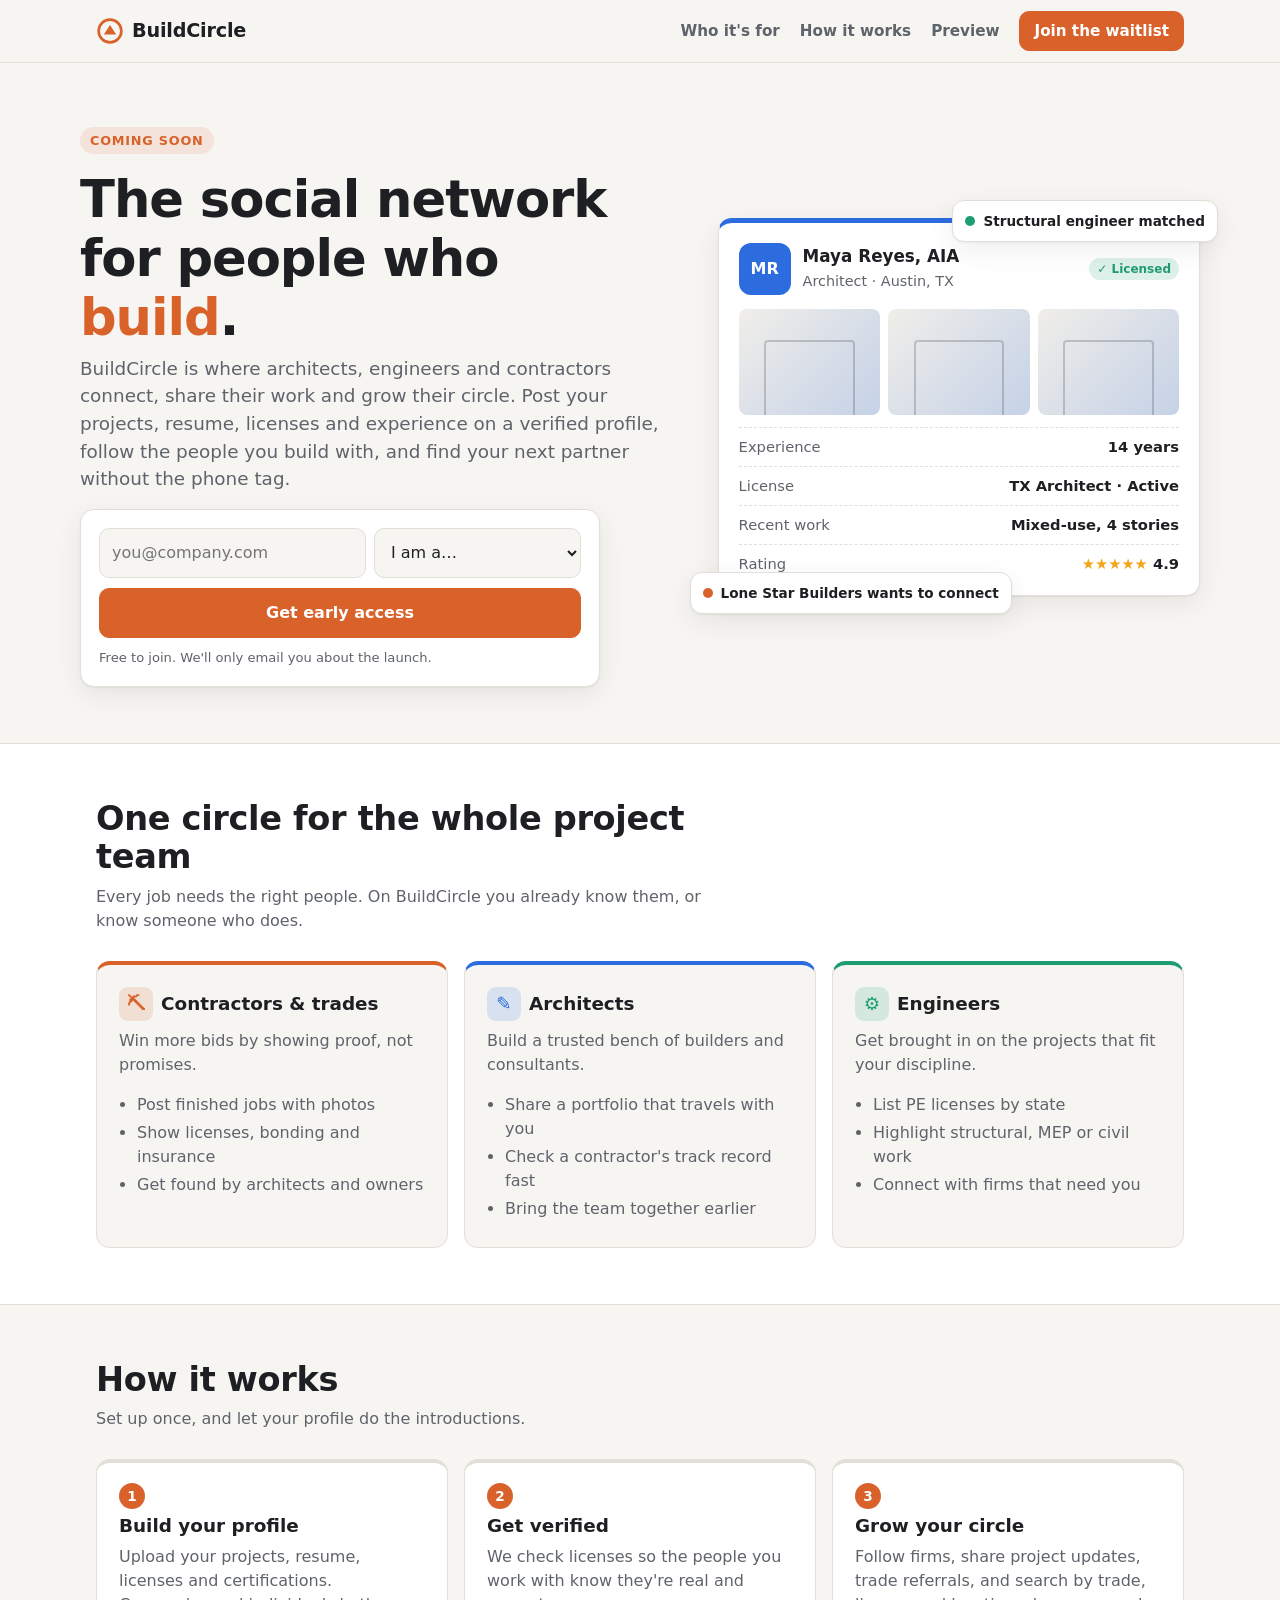
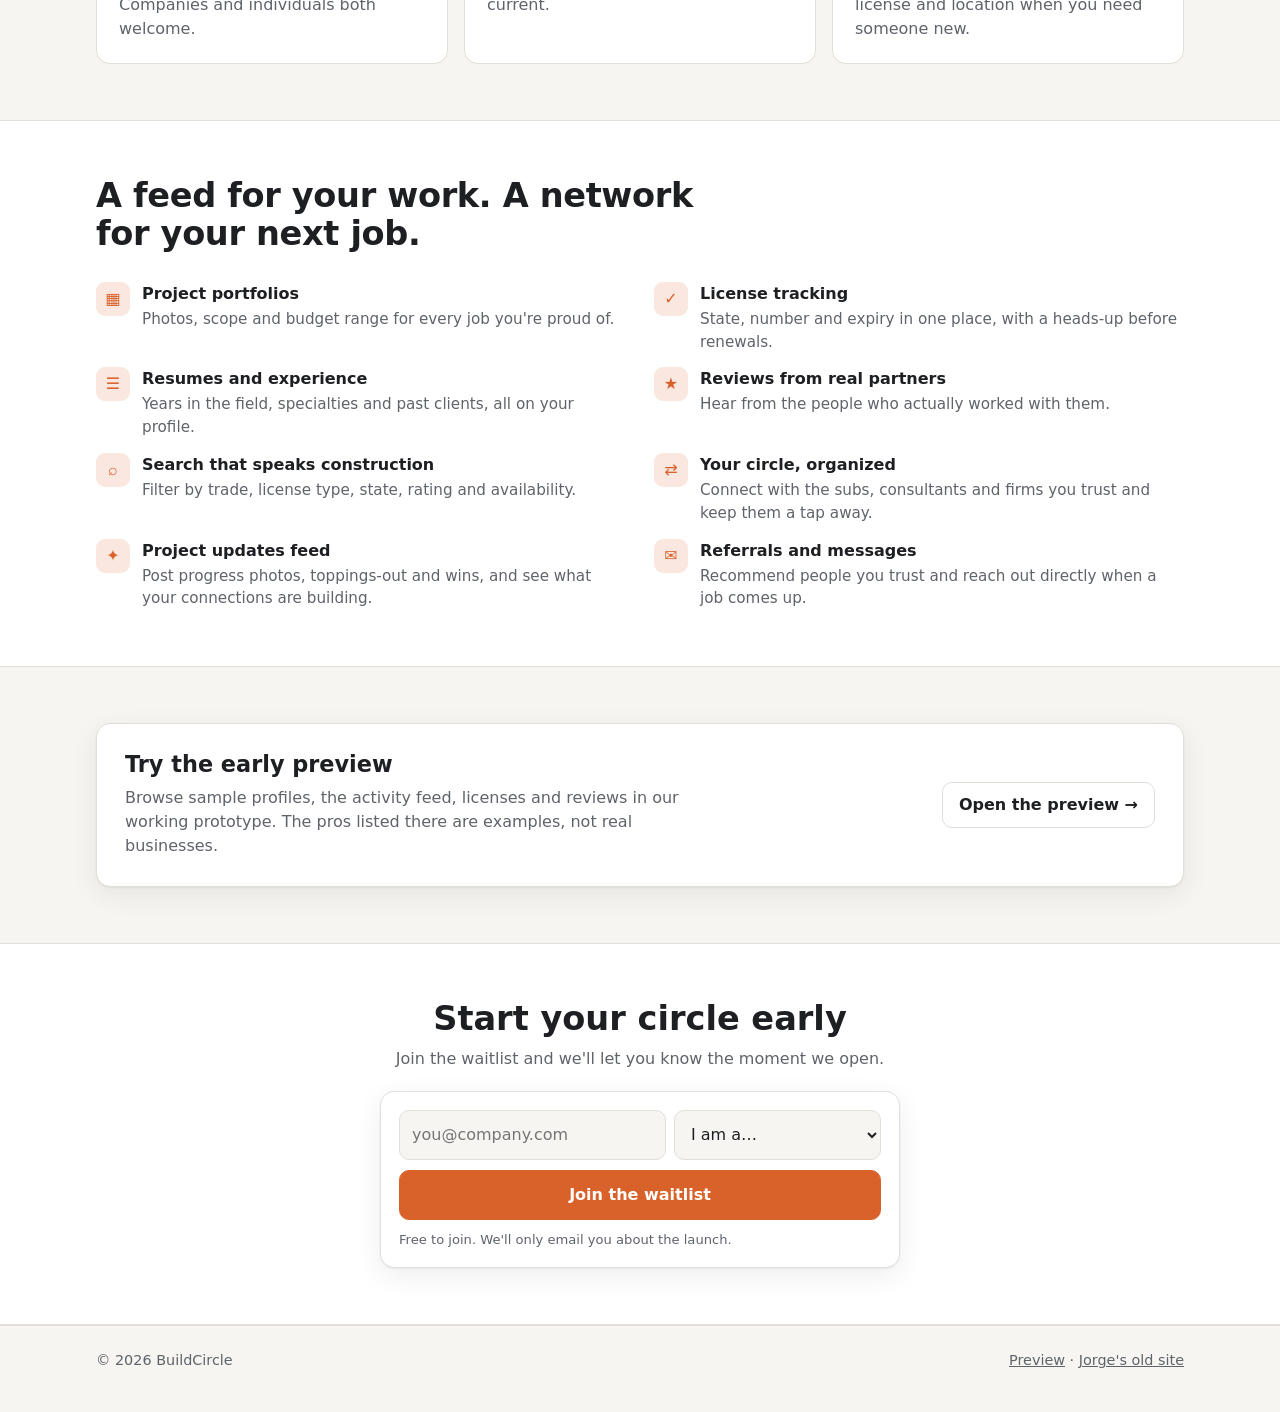
==== index.html @ 0a043b93 "Add BuildCircle landing page with waitlist sign-up at site root Co-Authored-By: Claude Opus 5.5 <nor" ====
<!doctype html>
<html lang="en">
<head>
<meta charset="utf-8">
<meta name="viewport" content="width=device-width, initial-scale=1">
<title>BuildCircle | The social network for people who build</title>
<meta name="description" content="BuildCircle is the social network for architects, engineers and contractors. Share your work, resume, licenses and experience in one verified profile, and find the right partners faster.">
<style>
:root {
  --bg: #f6f5f2; --surface: #ffffff; --surface-2: #f0eee9; --text: #1d1f22; --muted: #5f636a;
  --border: #e2dfd8; --accent: #d9622b; --accent-ink: #ffffff;
  --contractor: #d9622b; --architect: #2d6cdf; --engineer: #1f9d72; --ok: #1f9d72; --star: #f2a516;
  --radius: 14px; --shadow: 0 1px 2px rgba(0,0,0,.05), 0 8px 28px rgba(0,0,0,.07);
}
@media (prefers-color-scheme: dark) {
  :root {
    --bg: #131416; --surface: #1c1e21; --surface-2: #25282c; --text: #ecedee; --muted: #a0a6ae;
    --border: #31353a; --accent: #ec7a45; --contractor: #ec7a45; --architect: #5b8ff0; --engineer: #3cc18f;
    --ok: #3cc18f; --shadow: 0 1px 2px rgba(0,0,0,.3), 0 8px 28px rgba(0,0,0,.25);
  }
}
* { box-sizing: border-box; }
html { scroll-behavior: smooth; }
html, body { margin: 0; }
body { font-family: system-ui, -apple-system, "Segoe UI", Roboto, sans-serif; background: var(--bg); color: var(--text); line-height: 1.5; }
.wrap { max-width: 1120px; margin: 0 auto; padding: 0 16px; }
h1, h2, h3 { line-height: 1.15; margin: 0 0 .5rem; }
p { margin: 0 0 1rem; }
a { color: var(--accent); }
.muted { color: var(--muted); }
button, input, select { font: inherit; color: inherit; }

/* nav */
.nav { position: sticky; top: 0; z-index: 10; background: color-mix(in srgb, var(--bg) 88%, transparent); backdrop-filter: blur(8px); border-bottom: 1px solid var(--border); }
.nav-inner { display: flex; align-items: center; gap: 16px; height: 62px; }
.brand { display: flex; align-items: center; gap: 8px; font-weight: 800; font-size: 1.2rem; color: var(--text); text-decoration: none; letter-spacing: -.01em; }
.brand svg { color: var(--accent); }
.nav-links { display: flex; gap: 20px; margin-left: auto; align-items: center; }
.nav-links a { color: var(--muted); text-decoration: none; font-weight: 600; font-size: .95rem; }
.nav-links a:hover { color: var(--text); }
.btn { display: inline-flex; align-items: center; justify-content: center; gap: 6px; border: 1px solid var(--border); background: var(--surface); padding: 10px 16px; border-radius: 10px; cursor: pointer; font-weight: 700; text-decoration: none; color: var(--text); }
.btn:hover { background: var(--surface-2); }
.btn.primary { background: var(--accent); border-color: var(--accent); color: var(--accent-ink); }
.btn.primary:hover { filter: brightness(1.06); }
.nav .btn { padding: 8px 14px; }

/* hero */
.hero { padding: 64px 0 56px; display: grid; grid-template-columns: 1.1fr .9fr; gap: 48px; align-items: center; }
.eyebrow { display: inline-block; font-size: .8rem; font-weight: 700; letter-spacing: .06em; text-transform: uppercase; color: var(--accent); background: color-mix(in srgb, var(--accent) 12%, transparent); padding: 4px 10px; border-radius: 99px; margin-bottom: 16px; }
.hero h1 { font-size: clamp(2rem, 5vw, 3.2rem); letter-spacing: -.02em; }
.hero h1 em { font-style: normal; color: var(--accent); }
.lede { font-size: 1.15rem; color: var(--muted); max-width: 34em; }

/* waitlist form */
.waitlist { background: var(--surface); border: 1px solid var(--border); border-radius: var(--radius); padding: 18px; box-shadow: var(--shadow); max-width: 520px; margin-top: 8px; }
.waitlist .row { display: flex; gap: 8px; flex-wrap: wrap; }
.waitlist input, .waitlist select { padding: 12px 12px; border: 1px solid var(--border); border-radius: 10px; background: var(--bg); min-width: 0; }
.waitlist input[type=email] { flex: 1 1 220px; }
.waitlist select { flex: 1 1 160px; }
.waitlist .btn { flex: 1 1 100%; padding: 12px 16px; margin-top: 2px; }
.waitlist .fine { font-size: .82rem; color: var(--muted); margin: 10px 0 0; }
.waitlist .err { color: #c0392b; font-size: .88rem; margin: 8px 0 0; display: none; }
.waitlist.done .row, .waitlist.done .fine { display: none; }
.thanks { display: none; text-align: left; }
.waitlist.done .thanks { display: block; }
.thanks h3 { display: flex; align-items: center; gap: 8px; }
.thanks .check { width: 26px; height: 26px; border-radius: 50%; background: var(--ok); color: #fff; display: inline-grid; place-items: center; font-size: .9rem; }
.thanks p { margin: 0; }
.vh { position: absolute !important; width: 1px; height: 1px; overflow: hidden; clip: rect(0 0 0 0); white-space: nowrap; }
.hp { display: none; }

/* mock profile */
.mock { position: relative; }
.pcard { background: var(--surface); border: 1px solid var(--border); border-radius: var(--radius); box-shadow: var(--shadow); padding: 20px; border-top: 5px solid var(--architect); }
.pcard-head { display: flex; gap: 12px; align-items: center; margin-bottom: 14px; }
.avatar { width: 52px; height: 52px; border-radius: 12px; display: grid; place-items: center; font-weight: 800; color: #fff; background: var(--architect); flex: none; }
.pcard-head b { display: block; font-size: 1.05rem; }
.tag { display: inline-block; font-size: .75rem; font-weight: 700; padding: 2px 8px; border-radius: 99px; background: var(--surface-2); color: var(--muted); }
.tag.ok { background: color-mix(in srgb, var(--ok) 15%, transparent); color: var(--ok); }
.thumbs { display: grid; grid-template-columns: repeat(3, 1fr); gap: 8px; margin: 12px 0; }
.thumbs div { aspect-ratio: 4/3; border-radius: 8px; background: linear-gradient(135deg, var(--surface-2), color-mix(in srgb, var(--architect) 22%, var(--surface-2))); position: relative; overflow: hidden; }
.thumbs div::after { content: ""; position: absolute; inset: 30% 18% 0 18%; border: 2px solid color-mix(in srgb, var(--text) 20%, transparent); border-bottom: 0; border-radius: 4px 4px 0 0; }
.pcard ul { list-style: none; padding: 0; margin: 0; display: grid; gap: 8px; font-size: .92rem; }
.pcard li { display: flex; justify-content: space-between; gap: 10px; border-top: 1px dashed var(--border); padding-top: 8px; }
.floating { position: absolute; background: var(--surface); border: 1px solid var(--border); border-radius: 12px; box-shadow: var(--shadow); padding: 10px 12px; font-size: .85rem; font-weight: 600; display: flex; align-items: center; gap: 8px; }
.floating .dot { width: 10px; height: 10px; border-radius: 50%; }
.f1 { left: -28px; bottom: -18px; }
.f2 { right: -18px; top: -18px; }

/* sections */
section { padding: 56px 0; }
.section-head { max-width: 640px; margin-bottom: 28px; }
.section-head h2 { font-size: clamp(1.5rem, 3.4vw, 2.1rem); letter-spacing: -.01em; }
.alt { background: var(--surface); border-top: 1px solid var(--border); border-bottom: 1px solid var(--border); }
.grid3 { display: grid; grid-template-columns: repeat(3, 1fr); gap: 16px; }
.card { background: var(--bg); border: 1px solid var(--border); border-radius: var(--radius); padding: 22px; border-top: 4px solid var(--c, var(--border)); }
.alt .card { background: var(--bg); }
section:not(.alt) .card { background: var(--surface); }
.card h3 { font-size: 1.15rem; display: flex; align-items: center; gap: 8px; }
.card ul { margin: 10px 0 0; padding-left: 18px; color: var(--muted); }
.card li { margin-bottom: 4px; }
.icon { width: 34px; height: 34px; border-radius: 9px; display: inline-grid; place-items: center; background: color-mix(in srgb, var(--c, var(--accent)) 15%, transparent); color: var(--c, var(--accent)); flex: none; }
.steps { counter-reset: s; }
.step { position: relative; padding-top: 52px; }
.step::before { counter-increment: s; content: counter(s); position: absolute; top: 20px; left: 22px; width: 26px; height: 26px; border-radius: 50%; background: var(--accent); color: var(--accent-ink); display: grid; place-items: center; font-weight: 800; font-size: .85rem; }
.step p { color: var(--muted); margin: 0; }
.feat { display: grid; grid-template-columns: repeat(2, 1fr); gap: 14px 28px; }
.feat > div { display: flex; gap: 12px; align-items: flex-start; }
.feat b { display: block; }
.feat p { color: var(--muted); margin: 2px 0 0; font-size: .95rem; }

/* preview + final cta */
.preview { display: flex; align-items: center; justify-content: space-between; gap: 24px; flex-wrap: wrap; background: var(--surface); border: 1px solid var(--border); border-radius: var(--radius); padding: 28px; box-shadow: var(--shadow); }
.preview p { margin: 0; color: var(--muted); max-width: 36em; }
.cta { text-align: center; }
.cta .waitlist { margin: 20px auto 0; text-align: left; }
footer { border-top: 1px solid var(--border); padding: 24px 0 40px; font-size: .9rem; color: var(--muted); }
footer .wrap { display: flex; justify-content: space-between; gap: 12px; flex-wrap: wrap; }
footer a { color: var(--muted); }

@media (max-width: 880px) {
  .hero { grid-template-columns: 1fr; padding-top: 40px; gap: 40px; }
  .mock { max-width: 440px; margin: 0 auto; width: 100%; }
  .f1 { left: 8px; bottom: -20px; } .f2 { right: 8px; }
  .grid3 { grid-template-columns: 1fr; }
  .feat { grid-template-columns: 1fr; }
  .nav-links a:not(.btn) { display: none; }
}
</style>
</head>
<body>

<header class="nav">
  <div class="wrap nav-inner">
    <a class="brand" href="#top" aria-label="BuildCircle home">
      <svg viewBox="0 0 32 32" width="28" height="28" aria-hidden="true"><circle cx="16" cy="16" r="13" fill="none" stroke="currentColor" stroke-width="3"/><path d="M9 20 L16 9 L23 20 Z" fill="currentColor"/></svg>
      BuildCircle
    </a>
    <nav class="nav-links" aria-label="Main">
      <a href="#who">Who it's for</a>
      <a href="#how">How it works</a>
      <a href="buildcircle/">Preview</a>
      <a class="btn primary" href="#join">Join the waitlist</a>
    </nav>
  </div>
</header>

<main id="top">
  <div class="wrap hero">
    <div>
      <span class="eyebrow">Coming soon</span>
      <h1>The social network for people who <em>build</em>.</h1>
      <p class="lede">BuildCircle is where architects, engineers and contractors connect, share their work and grow their circle. Post your projects, resume, licenses and experience on a verified profile, follow the people you build with, and find your next partner without the phone tag.</p>
      <form class="waitlist" id="join" novalidate>
        <div class="row">
          <label class="vh" for="email1">Email</label>
          <input id="email1" name="email" type="email" placeholder="you@company.com" autocomplete="email" required>
          <label class="vh" for="role1">I am a…</label>
          <select id="role1" name="role" required>
            <option value="" selected disabled>I am a…</option>
            <option>Contractor</option>
            <option>Subcontractor / trade</option>
            <option>Architect</option>
            <option>Engineer</option>
            <option>Owner / developer</option>
            <option>Other</option>
          </select>
          <input class="hp" name="company_url" tabindex="-1" autocomplete="off" aria-hidden="true">
          <button class="btn primary" type="submit">Get early access</button>
        </div>
        <p class="err" role="alert"></p>
        <p class="fine">Free to join. We'll only email you about the launch.</p>
        <div class="thanks" aria-live="polite">
          <h3><span class="check">✓</span> You're on the list.</h3>
          <p class="muted">We'll email you when BuildCircle opens in your area. In the meantime, <a href="buildcircle/">take a look at the preview</a>.</p>
        </div>
      </form>
    </div>

    <div class="mock" aria-hidden="true">
      <div class="pcard">
        <div class="pcard-head">
          <div class="avatar">MR</div>
          <div>
            <b>Maya Reyes, AIA</b>
            <span class="muted" style="font-size:.9rem">Architect · Austin, TX</span>
          </div>
          <span class="tag ok" style="margin-left:auto">✓ Licensed</span>
        </div>
        <div class="thumbs"><div></div><div></div><div></div></div>
        <ul>
          <li><span class="muted">Experience</span><b>14 years</b></li>
          <li><span class="muted">License</span><b>TX Architect · Active</b></li>
          <li><span class="muted">Recent work</span><b>Mixed-use, 4 stories</b></li>
          <li><span class="muted">Rating</span><b><span style="color:var(--star)">★★★★★</span> 4.9</b></li>
        </ul>
      </div>
      <div class="floating f1"><span class="dot" style="background:var(--contractor)"></span>Lone Star Builders wants to connect</div>
      <div class="floating f2"><span class="dot" style="background:var(--engineer)"></span>Structural engineer matched</div>
    </div>
  </div>

  <section class="alt" id="who">
    <div class="wrap">
      <div class="section-head">
        <h2>One circle for the whole project team</h2>
        <p class="muted">Every job needs the right people. On BuildCircle you already know them, or know someone who does.</p>
      </div>
      <div class="grid3">
        <div class="card" style="--c:var(--contractor)">
          <h3><span class="icon">⛏</span>Contractors &amp; trades</h3>
          <p class="muted">Win more bids by showing proof, not promises.</p>
          <ul><li>Post finished jobs with photos</li><li>Show licenses, bonding and insurance</li><li>Get found by architects and owners</li></ul>
        </div>
        <div class="card" style="--c:var(--architect)">
          <h3><span class="icon">✎</span>Architects</h3>
          <p class="muted">Build a trusted bench of builders and consultants.</p>
          <ul><li>Share a portfolio that travels with you</li><li>Check a contractor's track record fast</li><li>Bring the team together earlier</li></ul>
        </div>
        <div class="card" style="--c:var(--engineer)">
          <h3><span class="icon">⚙</span>Engineers</h3>
          <p class="muted">Get brought in on the projects that fit your discipline.</p>
          <ul><li>List PE licenses by state</li><li>Highlight structural, MEP or civil work</li><li>Connect with firms that need you</li></ul>
        </div>
      </div>
    </div>
  </section>

  <section id="how">
    <div class="wrap">
      <div class="section-head">
        <h2>How it works</h2>
        <p class="muted">Set up once, and let your profile do the introductions.</p>
      </div>
      <div class="grid3 steps">
        <div class="card step"><h3>Build your profile</h3><p>Upload your projects, resume, licenses and certifications. Companies and individuals both welcome.</p></div>
        <div class="card step"><h3>Get verified</h3><p>We check licenses so the people you work with know they're real and current.</p></div>
        <div class="card step"><h3>Grow your circle</h3><p>Follow firms, share project updates, trade referrals, and search by trade, license and location when you need someone new.</p></div>
      </div>
    </div>
  </section>

  <section class="alt">
    <div class="wrap">
      <div class="section-head">
        <h2>A feed for your work. A network for your next job.</h2>
      </div>
      <div class="feat">
        <div><span class="icon">▦</span><div><b>Project portfolios</b><p>Photos, scope and budget range for every job you're proud of.</p></div></div>
        <div><span class="icon">✓</span><div><b>License tracking</b><p>State, number and expiry in one place, with a heads-up before renewals.</p></div></div>
        <div><span class="icon">☰</span><div><b>Resumes and experience</b><p>Years in the field, specialties and past clients, all on your profile.</p></div></div>
        <div><span class="icon">★</span><div><b>Reviews from real partners</b><p>Hear from the people who actually worked with them.</p></div></div>
        <div><span class="icon">⌕</span><div><b>Search that speaks construction</b><p>Filter by trade, license type, state, rating and availability.</p></div></div>
        <div><span class="icon">⇄</span><div><b>Your circle, organized</b><p>Connect with the subs, consultants and firms you trust and keep them a tap away.</p></div></div>
        <div><span class="icon">✦</span><div><b>Project updates feed</b><p>Post progress photos, toppings-out and wins, and see what your connections are building.</p></div></div>
        <div><span class="icon">✉</span><div><b>Referrals and messages</b><p>Recommend people you trust and reach out directly when a job comes up.</p></div></div>
      </div>
    </div>
  </section>

  <section>
    <div class="wrap">
      <div class="preview">
        <div>
          <h2 style="font-size:1.4rem">Try the early preview</h2>
          <p>Browse sample profiles, the activity feed, licenses and reviews in our working prototype. The pros listed there are examples, not real businesses.</p>
        </div>
        <a class="btn" href="buildcircle/">Open the preview →</a>
      </div>
    </div>
  </section>

  <section class="cta alt">
    <div class="wrap">
      <h2 style="font-size:clamp(1.5rem,3.4vw,2.1rem)">Start your circle early</h2>
      <p class="muted">Join the waitlist and we'll let you know the moment we open.</p>
      <form class="waitlist" novalidate>
        <div class="row">
          <label class="vh" for="email2">Email</label>
          <input id="email2" name="email" type="email" placeholder="you@company.com" autocomplete="email" required>
          <label class="vh" for="role2">I am a…</label>
          <select id="role2" name="role" required>
            <option value="" selected disabled>I am a…</option>
            <option>Contractor</option>
            <option>Subcontractor / trade</option>
            <option>Architect</option>
            <option>Engineer</option>
            <option>Owner / developer</option>
            <option>Other</option>
          </select>
          <input class="hp" name="company_url" tabindex="-1" autocomplete="off" aria-hidden="true">
          <button class="btn primary" type="submit">Join the waitlist</button>
        </div>
        <p class="err" role="alert"></p>
        <p class="fine">Free to join. We'll only email you about the launch.</p>
        <div class="thanks" aria-live="polite">
          <h3><span class="check">✓</span> You're on the list.</h3>
          <p class="muted">We'll email you when BuildCircle opens.</p>
        </div>
      </form>
    </div>
  </section>
</main>

<footer>
  <div class="wrap">
    <span>© <span id="yr">2026</span> BuildCircle</span>
    <span><a href="buildcircle/">Preview</a> · <a href="my_website/">Jorge's old site</a></span>
  </div>
</footer>

<script>
// Where sign-ups are sent. Leave empty until a form service (e.g. Formspree or a
// Google Form) is set up; until then entries are only kept in this browser.
var WAITLIST_ENDPOINT = "";

document.getElementById("yr").textContent = new Date().getFullYear();

document.querySelectorAll("form.waitlist").forEach(function (form) {
  var err = form.querySelector(".err");
  form.addEventListener("submit", function (e) {
    e.preventDefault();
    var email = form.email.value.trim(), role = form.role.value;
    err.style.display = "none";
    if (form.company_url.value) return; // bot trap
    if (!/^[^\s@]+@[^\s@]+\.[^\s@]+$/.test(email)) { return showErr("Please enter a valid email address."); }
    if (!role) { return showErr("Please tell us what you do."); }
    var entry = { email: email, role: role, at: new Date().toISOString() };
    var btn = form.querySelector("button"); btn.disabled = true;

    function finish() {
      try {
        var list = JSON.parse(localStorage.getItem("buildcircle_waitlist") || "[]");
        list.push(entry); localStorage.setItem("buildcircle_waitlist", JSON.stringify(list));
      } catch (_) {}
      form.classList.add("done");
    }
    if (!WAITLIST_ENDPOINT) { finish(); return; }
    fetch(WAITLIST_ENDPOINT, { method: "POST", headers: { "Content-Type": "application/json", "Accept": "application/json" }, body: JSON.stringify(entry) })
      .then(function (r) { if (!r.ok) throw 0; finish(); })
      .catch(function () { btn.disabled = false; showErr("Something went wrong. Please try again."); });
  });
  function showErr(msg) { err.textContent = msg; err.style.display = "block"; }
});
</script>
</body>
</html>
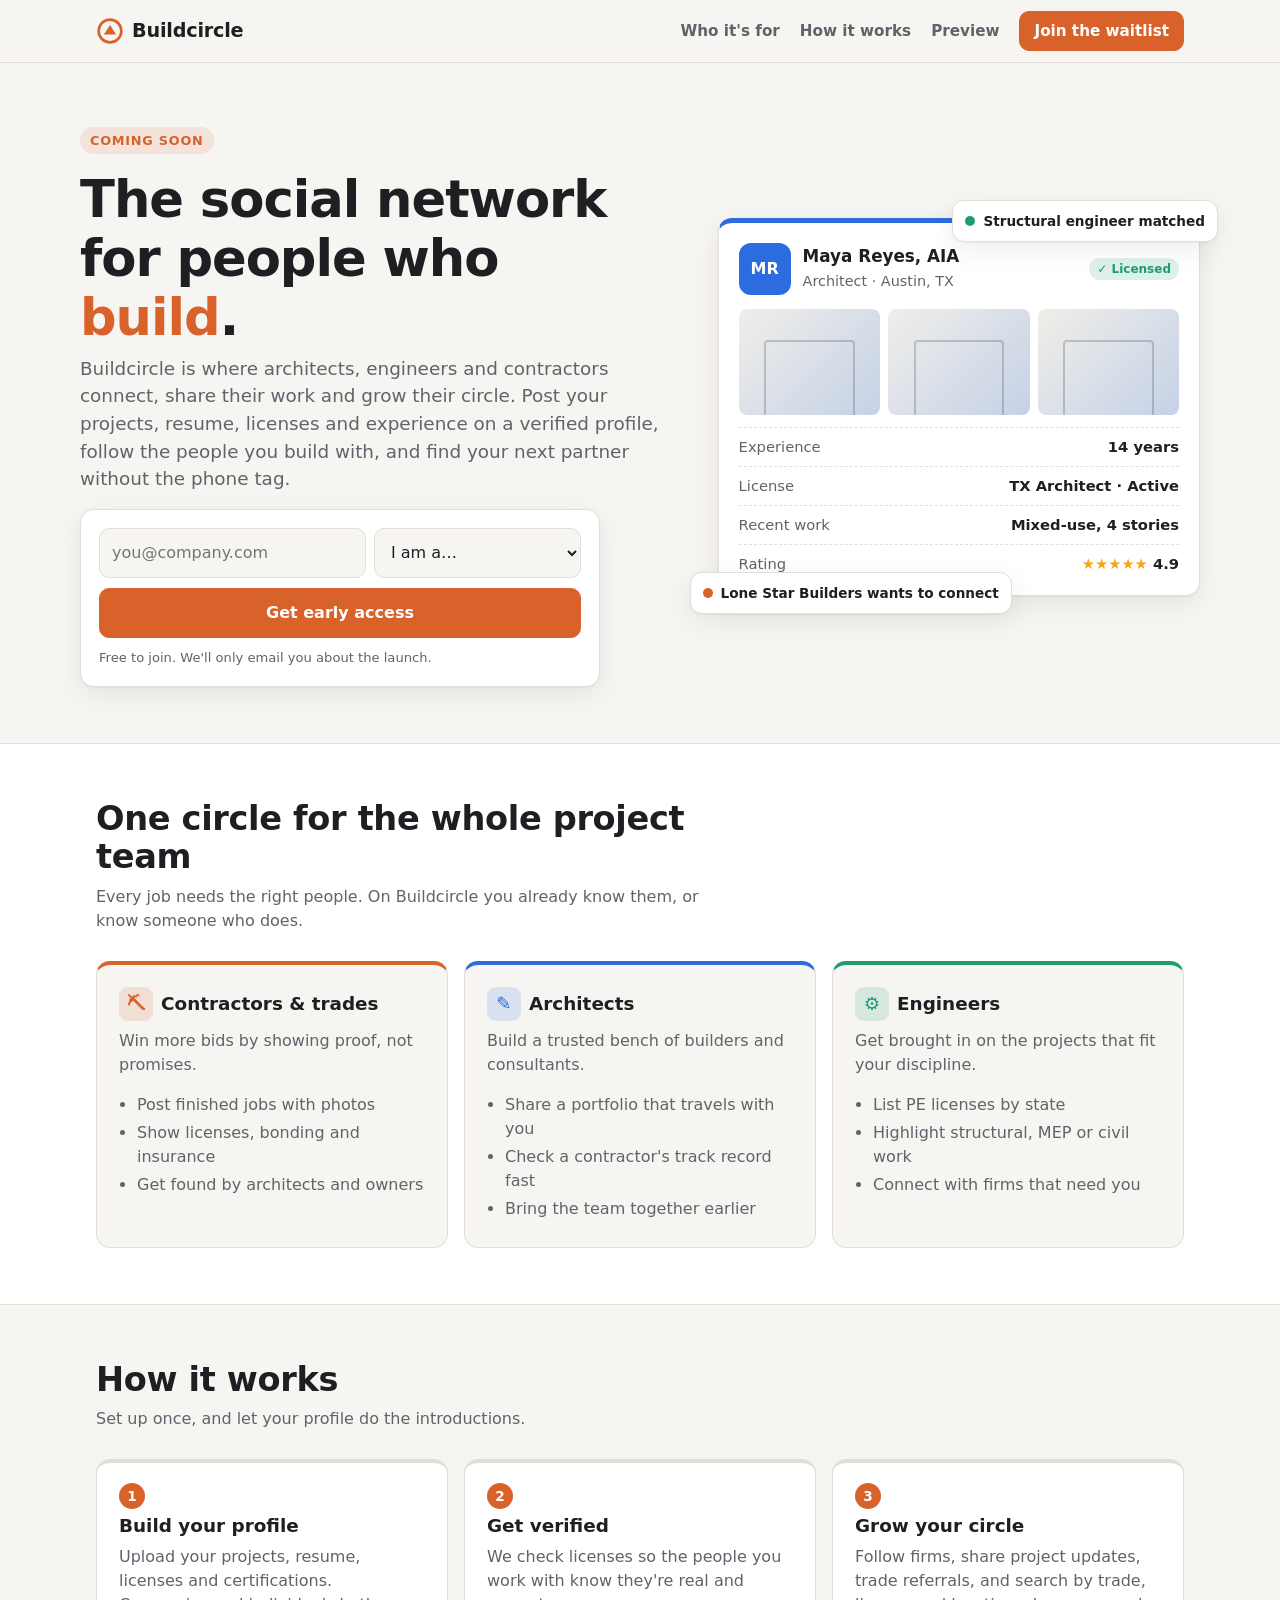
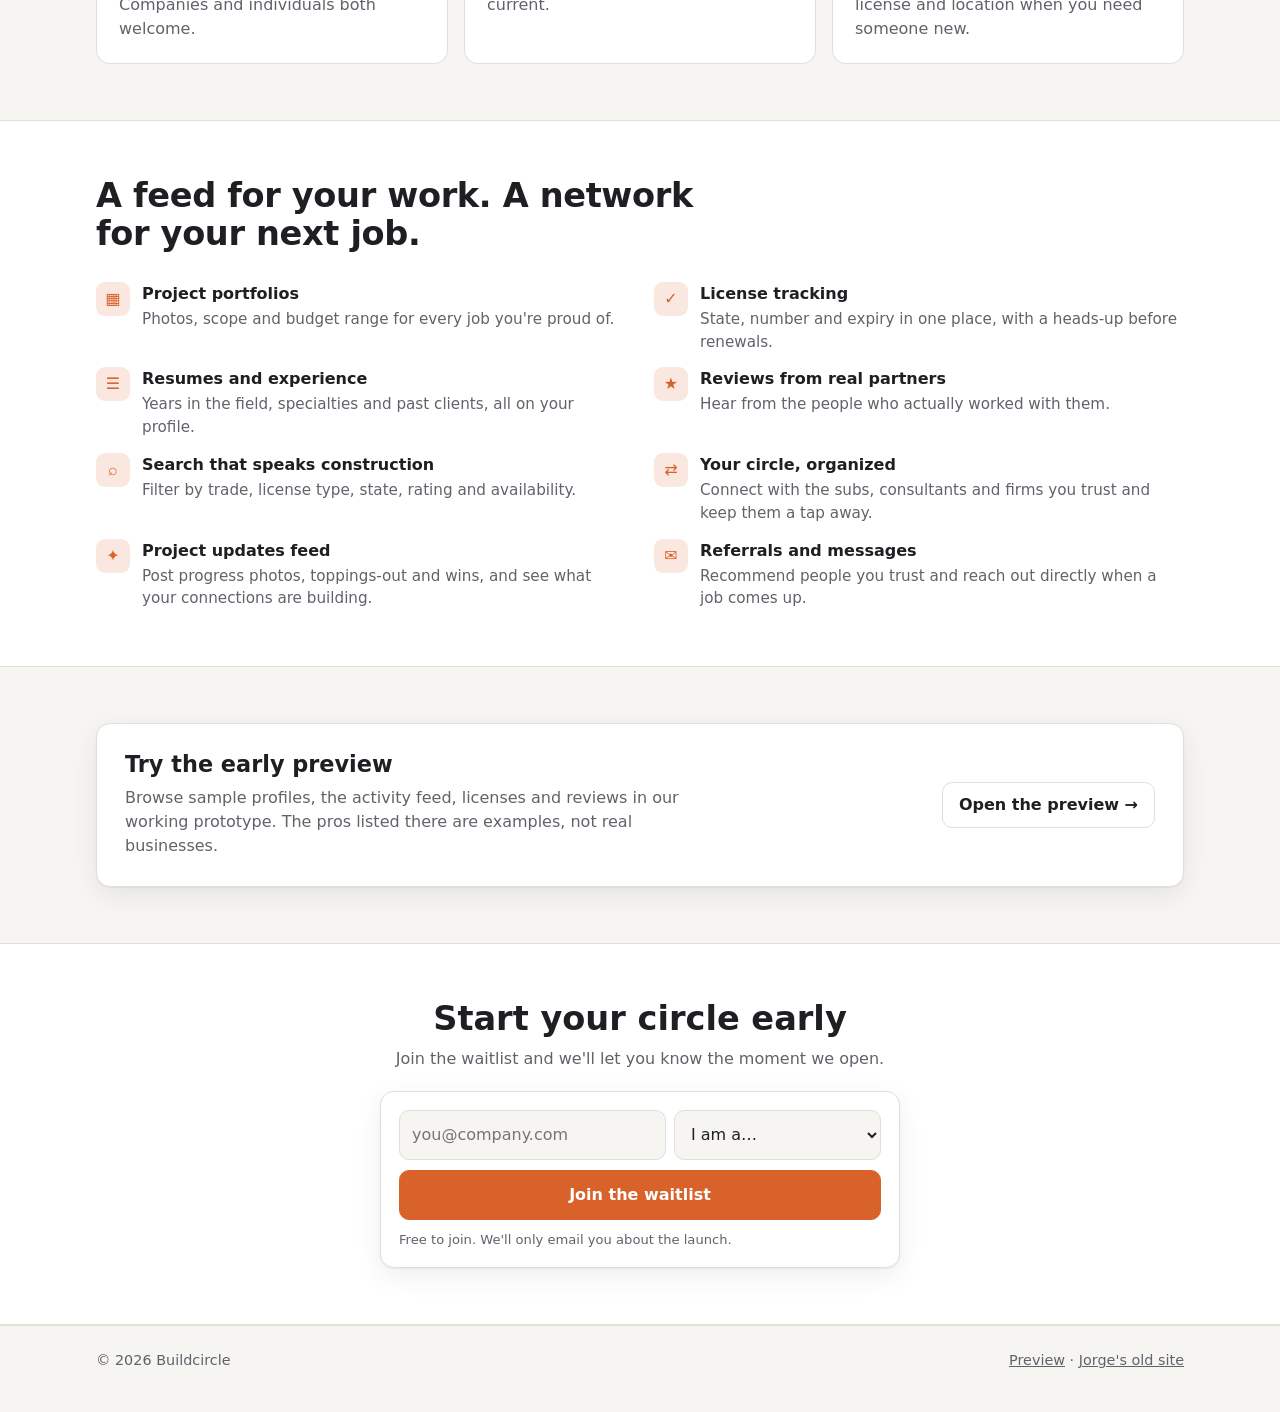
==== commit 3d93e556: "Landing page: use the Buildcircle spelling to match the app Co-Authored-By: Claude Opus 5.5 <noreply" ====
--- a/index.html
+++ b/index.html
@@ -3,8 +3,8 @@
 <head>
 <meta charset="utf-8">
 <meta name="viewport" content="width=device-width, initial-scale=1">
-<title>BuildCircle | The social network for people who build</title>
-<meta name="description" content="BuildCircle is the social network for architects, engineers and contractors. Share your work, resume, licenses and experience in one verified profile, and find the right partners faster.">
+<title>Buildcircle | The social network for people who build</title>
+<meta name="description" content="Buildcircle is the social network for architects, engineers and contractors. Share your work, resume, licenses and experience in one verified profile, and find the right partners faster.">
 <style>
 :root {
   --bg: #f6f5f2; --surface: #ffffff; --surface-2: #f0eee9; --text: #1d1f22; --muted: #5f636a;
@@ -132,9 +132,9 @@
 
 <header class="nav">
   <div class="wrap nav-inner">
-    <a class="brand" href="#top" aria-label="BuildCircle home">
+    <a class="brand" href="#top" aria-label="Buildcircle home">
       <svg viewBox="0 0 32 32" width="28" height="28" aria-hidden="true"><circle cx="16" cy="16" r="13" fill="none" stroke="currentColor" stroke-width="3"/><path d="M9 20 L16 9 L23 20 Z" fill="currentColor"/></svg>
-      BuildCircle
+      Buildcircle
     </a>
     <nav class="nav-links" aria-label="Main">
       <a href="#who">Who it's for</a>
@@ -150,7 +150,7 @@
     <div>
       <span class="eyebrow">Coming soon</span>
       <h1>The social network for people who <em>build</em>.</h1>
-      <p class="lede">BuildCircle is where architects, engineers and contractors connect, share their work and grow their circle. Post your projects, resume, licenses and experience on a verified profile, follow the people you build with, and find your next partner without the phone tag.</p>
+      <p class="lede">Buildcircle is where architects, engineers and contractors connect, share their work and grow their circle. Post your projects, resume, licenses and experience on a verified profile, follow the people you build with, and find your next partner without the phone tag.</p>
       <form class="waitlist" id="join" novalidate>
         <div class="row">
           <label class="vh" for="email1">Email</label>
@@ -172,7 +172,7 @@
         <p class="fine">Free to join. We'll only email you about the launch.</p>
         <div class="thanks" aria-live="polite">
           <h3><span class="check">✓</span> You're on the list.</h3>
-          <p class="muted">We'll email you when BuildCircle opens in your area. In the meantime, <a href="buildcircle/">take a look at the preview</a>.</p>
+          <p class="muted">We'll email you when Buildcircle opens in your area. In the meantime, <a href="buildcircle/">take a look at the preview</a>.</p>
         </div>
       </form>
     </div>
@@ -204,7 +204,7 @@
     <div class="wrap">
       <div class="section-head">
         <h2>One circle for the whole project team</h2>
-        <p class="muted">Every job needs the right people. On BuildCircle you already know them, or know someone who does.</p>
+        <p class="muted">Every job needs the right people. On Buildcircle you already know them, or know someone who does.</p>
       </div>
       <div class="grid3">
         <div class="card" style="--c:var(--contractor)">
@@ -295,7 +295,7 @@
         <p class="fine">Free to join. We'll only email you about the launch.</p>
         <div class="thanks" aria-live="polite">
           <h3><span class="check">✓</span> You're on the list.</h3>
-          <p class="muted">We'll email you when BuildCircle opens.</p>
+          <p class="muted">We'll email you when Buildcircle opens.</p>
         </div>
       </form>
     </div>
@@ -304,7 +304,7 @@
 
 <footer>
   <div class="wrap">
-    <span>© <span id="yr">2026</span> BuildCircle</span>
+    <span>© <span id="yr">2026</span> Buildcircle</span>
     <span><a href="buildcircle/">Preview</a> · <a href="my_website/">Jorge's old site</a></span>
   </div>
 </footer>
